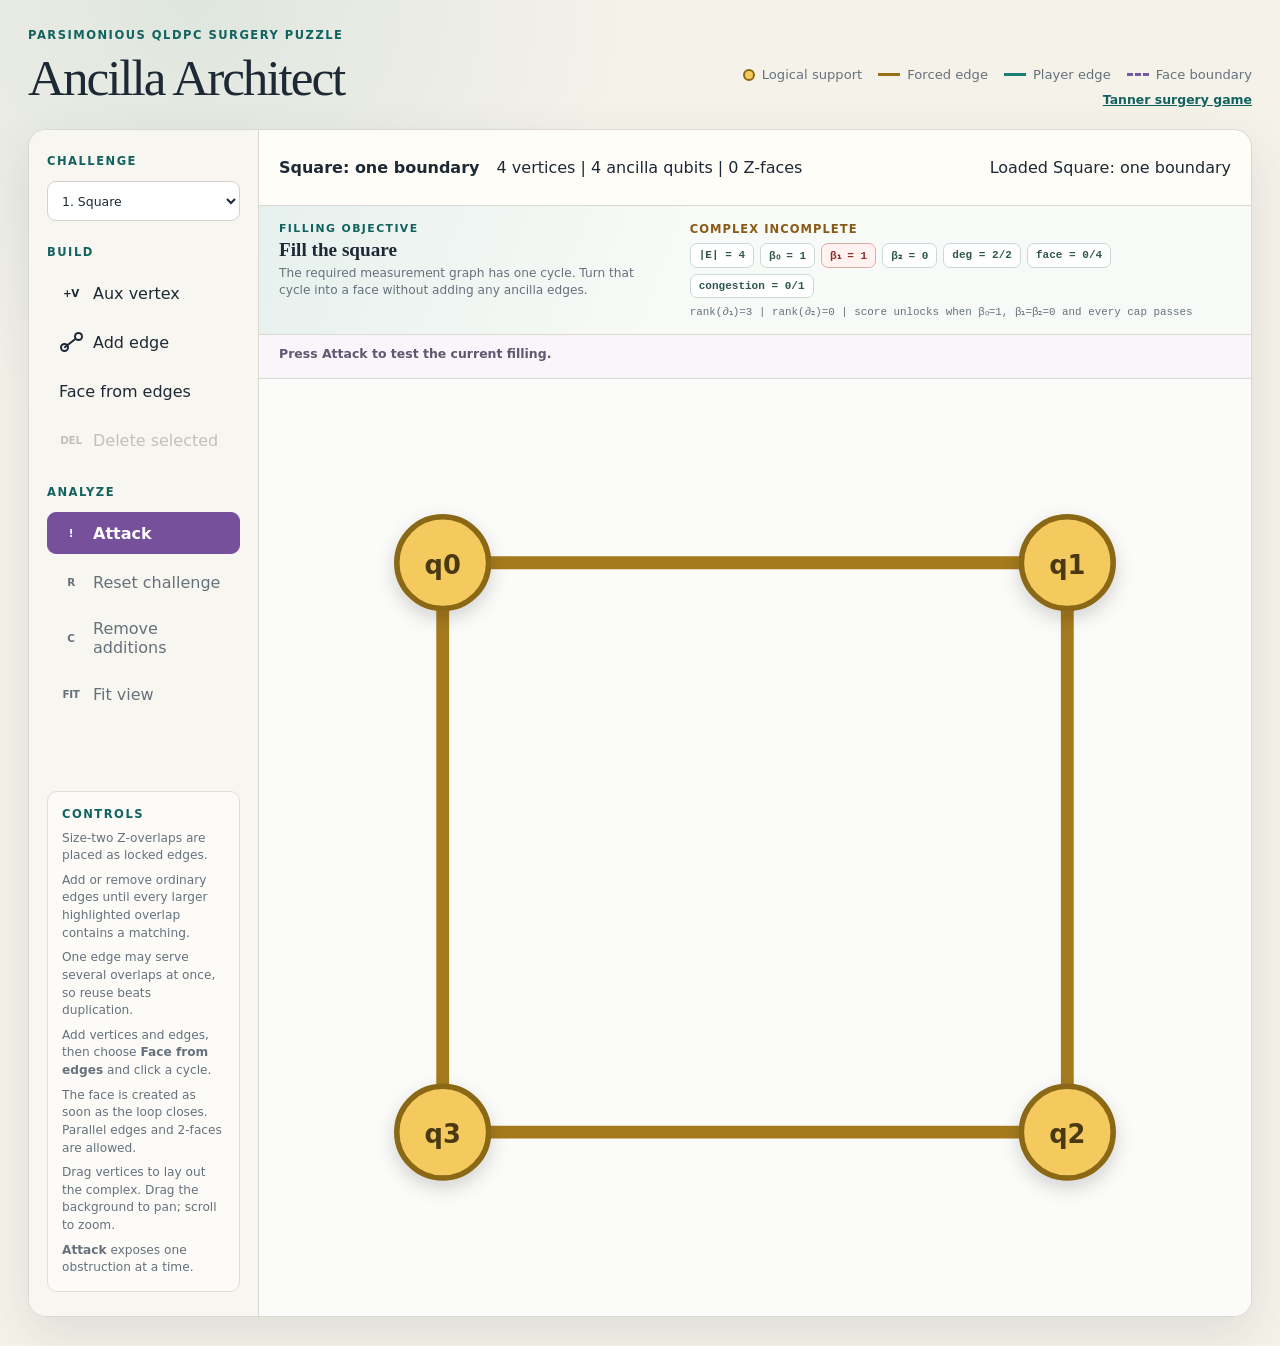
==== architect.html @ e48dac52 "Add Ancilla Architect, a cell-complex filling game next to the Tanner puzzle. Players match Z-overla" ====
<!doctype html>
<html lang="en">
  <head>
    <meta charset="UTF-8" />
    <meta name="viewport" content="width=device-width, initial-scale=1.0" />
    <meta
      name="description"
      content="Build low-density 2-complex fillings for quantum measurement graphs."
    />
    <title>Ancilla Architect</title>
    <link rel="stylesheet" href="styles.css?v=4" />
  </head>
  <body class="architect-page">
    <main class="app-shell">
      <header class="topbar">
        <div>
          <p class="eyebrow">Parsimonious qLDPC surgery puzzle</p>
          <h1>Ancilla Architect</h1>
        </div>
        <div class="architect-top-actions">
          <div class="legend" aria-label="Cell legend">
            <span><i class="legend-dot architect-measurement"></i>Logical support</span>
            <span><i class="legend-line required"></i>Forced edge</span>
            <span><i class="legend-line filling"></i>Player edge</span>
            <span><i class="legend-line face"></i>Face boundary</span>
          </div>
          <a class="game-link" href="index.html">Tanner surgery game</a>
        </div>
      </header>

      <section class="workspace architect-workspace">
        <aside class="toolbar" aria-label="Complex tools">
          <div class="tool-group">
            <label class="tool-label" for="architect-level-select">Challenge</label>
            <select class="level-select" id="architect-level-select">
              <option value="square">1. Square</option>
              <option value="triangles">2. Triangles only</option>
              <option value="cone-trap">3. Cone trap</option>
              <option value="theta">4. Theta congestion</option>
              <option value="pairing">5. Choose the pairing</option>
              <option value="ring">6. Twelve-qubit ring</option>
              <option value="random">7. Random triangulation</option>
            </select>
          </div>

          <div class="tool-group">
            <p class="tool-label">Build</p>
            <button class="tool-button" id="add-vertex-button">
              <span class="tool-symbol text-symbol">+V</span>
              Aux vertex
            </button>
            <button class="tool-button" id="add-edge-button">
              <span class="tool-symbol edge-symbol" aria-hidden="true"></span>
              Add edge
            </button>
            <button class="tool-button" id="add-face-button">
              <span class="tool-symbol text-symbol">∂F</span>
              Face from edges
            </button>
            <button class="tool-button danger" id="architect-delete-button">
              <span class="tool-symbol text-symbol">DEL</span>
              Delete selected
            </button>
          </div>

          <div class="tool-group">
            <p class="tool-label">Analyze</p>
            <button class="tool-button attack-button" id="attack-button">
              <span class="tool-symbol text-symbol">!</span>
              Attack
            </button>
            <button class="tool-button secondary" id="architect-reset-button">
              <span class="tool-symbol text-symbol">R</span>
              Reset challenge
            </button>
            <button class="tool-button secondary" id="architect-clear-button">
              <span class="tool-symbol text-symbol">C</span>
              Remove additions
            </button>
            <button class="tool-button secondary" id="architect-fit-button">
              <span class="tool-symbol text-symbol">FIT</span>
              Fit view
            </button>
          </div>

          <div class="pairing-panel" id="pairing-panel" hidden>
            <p class="tool-label">Z-check pairings</p>
            <div id="pairing-controls"></div>
          </div>

          <div class="instructions">
            <p class="tool-label">Controls</p>
            <p>Size-two Z-overlaps are placed as locked edges.</p>
            <p>Add or remove ordinary edges until every larger highlighted overlap contains a matching.</p>
            <p>One edge may serve several overlaps at once, so reuse beats duplication.</p>
            <p>Add vertices and edges, then choose <strong>Face from edges</strong> and click a cycle.</p>
            <p>The face is created as soon as the loop closes. Parallel edges and 2-faces are allowed.</p>
            <p>Drag vertices to lay out the complex. Drag the background to pan; scroll to zoom.</p>
            <p><strong>Attack</strong> exposes one obstruction at a time.</p>
          </div>
        </aside>

        <div class="canvas-panel">
          <div class="canvas-header">
            <div>
              <strong id="architect-name">Loading challenge…</strong>
              <span id="architect-stats"></span>
            </div>
            <p id="architect-message" aria-live="polite">Loading…</p>
          </div>

          <section class="challenge-panel architect-challenge" aria-labelledby="architect-title">
            <div class="challenge-objective">
              <p class="challenge-kicker">Filling objective</p>
              <h2 id="architect-title">Kill every internal cycle</h2>
              <p id="architect-description"></p>
            </div>
            <div class="challenge-ledger" aria-live="polite">
              <div class="challenge-result" id="architect-result">Complex incomplete</div>
              <div class="architect-meters">
                <span id="meter-edges">|E| = 0</span>
                <span id="meter-b0">β₀ = ?</span>
                <span id="meter-b1">β₁ = ?</span>
                <span id="meter-b2">β₂ = ?</span>
                <span id="meter-degree">deg = ?</span>
                <span id="meter-face">face = ?</span>
                <span id="meter-congestion">congestion = ?</span>
              </div>
              <p class="algebra-ledger" id="architect-ledger"></p>
            </div>
          </section>

          <div class="attack-bar" id="attack-bar" aria-live="polite">
            Press Attack to test the current filling.
          </div>

          <svg
            id="architect-canvas"
            role="application"
            aria-label="Editable ancilla cell complex"
            viewBox="0 0 1000 680"
            preserveAspectRatio="xMidYMid meet"
          >
            <defs>
              <filter id="architect-shadow" x="-30%" y="-30%" width="160%" height="160%">
                <feDropShadow dx="0" dy="4" stdDeviation="5" flood-opacity="0.16" />
              </filter>
              <pattern id="architect-grid" width="32" height="32" patternUnits="userSpaceOnUse">
                <path d="M 32 0 L 0 0 0 32" fill="none" stroke="#dce3e8" stroke-width="1" />
              </pattern>
            </defs>
            <rect id="architect-background" class="canvas-background" fill="url(#architect-grid)" />
            <g id="architect-face-layer"></g>
            <g id="architect-edge-layer"></g>
            <g id="architect-node-layer"></g>
          </svg>
        </div>
      </section>
    </main>

    <script src="homology.js?v=5"></script>
    <script src="random-challenge.js?v=5"></script>
    <script src="architect.js?v=5"></script>
  </body>
</html>
---- styles.css ----
:root {
  color-scheme: light;
  --ink: #1d2935;
  --muted: #66717c;
  --paper: #f5f2ea;
  --panel: #fffdf8;
  --line: #d9d8d2;
  --accent: #1b7f79;
  --accent-dark: #12635f;
  --data: #f4c95d;
  --data-border: #8a6815;
  --data-soft: #fdf1d1;
  --x: #dc675b;
  --x-border: #87342d;
  --x-soft: #f8d6d1;
  --z: #4f7cac;
  --z-border: #274d73;
  --z-soft: #d3e1ee;
  --danger: #b33c35;
  --conflict: #c22a8f;
  --conflict-dark: #8d1a66;
  --conflict-soft: #fbe8f4;
}

* {
  box-sizing: border-box;
}

body {
  margin: 0;
  min-width: 320px;
  min-height: 100vh;
  color: var(--ink);
  background:
    radial-gradient(circle at 15% 0%, rgba(27, 127, 121, 0.1), transparent 28rem),
    var(--paper);
  font-family: Inter, ui-sans-serif, system-ui, -apple-system, BlinkMacSystemFont, "Segoe UI",
    sans-serif;
}

button {
  font: inherit;
}

.app-shell {
  display: flex;
  flex-direction: column;
  min-height: 100vh;
  padding: 28px;
}

.topbar {
  display: flex;
  align-items: flex-end;
  justify-content: space-between;
  gap: 28px;
  max-width: 1500px;
  width: 100%;
  margin: 0 auto 22px;
}

.eyebrow,
.tool-label {
  margin: 0 0 6px;
  color: var(--accent-dark);
  font-size: 0.72rem;
  font-weight: 800;
  letter-spacing: 0.13em;
  text-transform: uppercase;
}

h1 {
  margin: 0;
  font-family: Georgia, "Times New Roman", serif;
  font-size: clamp(2rem, 4vw, 3.4rem);
  font-weight: 500;
  letter-spacing: -0.04em;
}

.legend {
  display: flex;
  flex-wrap: wrap;
  justify-content: flex-end;
  gap: 16px;
  color: var(--muted);
  font-size: 0.82rem;
}

.legend span {
  display: flex;
  align-items: center;
  gap: 7px;
}

.legend-dot {
  display: inline-block;
  width: 12px;
  height: 12px;
  border: 2px solid;
}

.legend-dot.data {
  border-color: var(--data-border);
  border-radius: 50%;
  background: var(--data);
}

.legend-dot.x-check {
  border-color: var(--x-border);
  background: var(--x);
}

.legend-dot.z-check {
  border-color: var(--z-border);
  background: var(--z);
}

.legend-dot.original {
  border-color: #6f7c86;
  background: #b9c2c9;
}

.legend-dot.added {
  border-color: var(--accent);
  border-style: dashed;
  background: #e2efee;
}

.workspace {
  display: grid;
  grid-template-columns: 210px minmax(0, 1fr);
  flex: 1;
  min-height: 640px;
  max-width: 1500px;
  width: 100%;
  margin: 0 auto;
  overflow: hidden;
  border: 1px solid var(--line);
  border-radius: 18px;
  background: var(--panel);
  box-shadow: 0 18px 50px rgba(46, 57, 65, 0.11);
}

.toolbar {
  display: flex;
  flex-direction: column;
  gap: 24px;
  padding: 24px 18px;
  border-right: 1px solid var(--line);
  background: #f8f6f0;
}

.tool-group {
  display: grid;
  gap: 7px;
}

.level-select {
  width: 100%;
  min-height: 40px;
  padding: 7px 30px 7px 10px;
  color: var(--ink);
  border: 1px solid #d4d2cb;
  border-radius: 9px;
  outline: none;
  background: #fff;
  cursor: pointer;
  font: inherit;
  font-size: 0.78rem;
}

.level-select:focus {
  border-color: var(--accent);
  box-shadow: 0 0 0 3px rgba(27, 127, 121, 0.14);
}

.tool-button {
  display: flex;
  align-items: center;
  gap: 10px;
  width: 100%;
  min-height: 42px;
  padding: 8px 11px;
  color: var(--ink);
  border: 1px solid transparent;
  border-radius: 9px;
  background: transparent;
  cursor: pointer;
  text-align: left;
}

.tool-button:hover {
  border-color: #d4d2cb;
  background: #fff;
}

.tool-button.active {
  color: #fff;
  border-color: var(--accent-dark);
  background: var(--accent);
}

.tool-button.danger {
  color: var(--danger);
}

.tool-button.secondary {
  color: var(--muted);
}

.tool-button:disabled {
  color: #a8a49b;
  cursor: not-allowed;
  opacity: 0.65;
}

.tool-button:disabled:hover {
  border-color: transparent;
  background: transparent;
}

.tool-icon {
  display: grid;
  place-items: center;
  width: 24px;
  height: 24px;
  flex: 0 0 24px;
  color: #fff;
  font-size: 0.7rem;
  font-weight: 800;
  border: 2px solid;
}

.circle-icon {
  border-color: var(--data-border);
  border-radius: 50%;
  background: var(--data);
}

.add-x .square-icon {
  border-color: var(--x-border);
  background: var(--x);
}

.add-z .square-icon {
  border-color: var(--z-border);
  background: var(--z);
}

.tool-symbol {
  display: inline-grid;
  place-items: center;
  width: 24px;
  flex: 0 0 24px;
  line-height: 1;
}

.text-symbol {
  font-size: 0.65rem;
  font-weight: 850;
  letter-spacing: -0.03em;
}

.edge-symbol {
  position: relative;
  height: 24px;
}

.edge-symbol::before {
  position: absolute;
  width: 19px;
  height: 2px;
  border-radius: 2px;
  background: currentColor;
  content: "";
  transform: rotate(-38deg);
}

.edge-symbol::after {
  width: 5px;
  height: 5px;
  border: 2px solid currentColor;
  border-radius: 50%;
  content: "";
  box-shadow: 14px -11px 0 -2px #f8f6f0, 14px -11px 0 0 currentColor;
  transform: translate(-7px, 5px);
}

.instructions {
  margin-top: auto;
  padding: 14px;
  border: 1px solid #dfddd5;
  border-radius: 10px;
  color: var(--muted);
  background: rgba(255, 255, 255, 0.58);
  font-size: 0.76rem;
  line-height: 1.45;
}

.instructions p {
  margin: 0 0 7px;
}

.instructions p:last-child {
  margin-bottom: 0;
}

.canvas-panel {
  display: flex;
  flex-direction: column;
  min-width: 0;
}

.canvas-header {
  display: flex;
  align-items: center;
  justify-content: space-between;
  gap: 20px;
  min-height: 58px;
  padding: 12px 20px;
  border-bottom: 1px solid var(--line);
}

.canvas-header strong {
  margin-right: 12px;
}

.challenge-panel {
  display: grid;
  grid-template-columns: minmax(250px, 0.9fr) minmax(420px, 1.35fr);
  gap: 24px;
  padding: 16px 20px;
  border-bottom: 1px solid var(--line);
  background:
    linear-gradient(110deg, rgba(27, 127, 121, 0.08), transparent 42%),
    #f8faf7;
}

.challenge-kicker {
  margin: 0 0 4px;
  color: var(--accent-dark);
  font-size: 0.68rem;
  font-weight: 850;
  letter-spacing: 0.13em;
  text-transform: uppercase;
}

.challenge-objective h2 {
  margin: 0 0 4px;
  font-family: Georgia, "Times New Roman", serif;
  font-size: 1.2rem;
  font-weight: 550;
}

.challenge-objective p:last-child {
  margin: 0;
  color: var(--muted);
  font-size: 0.76rem;
  line-height: 1.4;
}

.operator {
  color: var(--accent-dark);
  white-space: nowrap;
}

.challenge-ledger {
  align-self: center;
}

.challenge-result {
  margin-bottom: 7px;
  color: #8a5b18;
  font-size: 0.72rem;
  font-weight: 850;
  letter-spacing: 0.09em;
  text-transform: uppercase;
}

.challenge-result.complete {
  color: #167347;
}

.ledger-items {
  display: flex;
  flex-wrap: wrap;
  gap: 7px;
}

.ledger-item {
  display: inline-flex;
  align-items: center;
  gap: 6px;
  padding: 5px 8px;
  border: 1px solid #dedbd1;
  border-radius: 7px;
  color: #7a7469;
  background: #fffdf9;
  font-size: 0.71rem;
  font-weight: 700;
}

.ledger-item::before {
  display: inline-grid;
  place-items: center;
  width: 15px;
  height: 15px;
  border-radius: 50%;
  color: #fff;
  background: #b6afa3;
  content: "?";
  font-size: 0.63rem;
}

.ledger-item.passed {
  color: #12613e;
  border-color: #9ac9ae;
  background: #eef8f1;
}

.ledger-item.passed::before {
  background: #238658;
  content: "OK";
  font-size: 0.42rem;
  font-weight: 900;
}

.algebra-ledger {
  margin: 7px 0 0;
  color: var(--muted);
  font-family: ui-monospace, SFMono-Regular, Menlo, Consolas, monospace;
  font-size: 0.68rem;
}

.ldpc-score {
  display: flex;
  flex-wrap: wrap;
  gap: 5px;
  margin-top: 8px;
  font-family: ui-monospace, SFMono-Regular, Menlo, Consolas, monospace;
  font-size: 0.68rem;
}

.ldpc-score span {
  padding: 4px 7px;
  border: 1px solid #cbd8d3;
  border-radius: 6px;
  color: #315750;
  background: #f4faf7;
}

.ldpc-score .ldpc-score-label {
  border-color: var(--accent-dark);
  color: #fff;
  background: var(--accent-dark);
  font-family: inherit;
  font-weight: 800;
  text-transform: uppercase;
}

.optimization-note {
  margin: 5px 0 0;
  color: var(--muted);
  font-size: 0.66rem;
}

#graph-stats,
#mode-message {
  color: var(--muted);
  font-size: 0.8rem;
}

#mode-message {
  margin: 0;
}

.conflict-bar {
  display: flex;
  align-items: center;
  gap: 12px;
  min-height: 42px;
  padding: 7px 20px;
  border-bottom: 1px solid var(--line);
  background: #fbfaf6;
}

.conflict-title {
  color: var(--muted);
  font-size: 0.76rem;
  font-weight: 750;
  letter-spacing: 0.04em;
  text-transform: uppercase;
  white-space: nowrap;
}

.conflict-title.has-conflicts {
  color: var(--conflict-dark);
}

.conflict-chips {
  display: flex;
  flex-wrap: wrap;
  gap: 6px;
}

.conflict-chip {
  padding: 4px 10px;
  color: var(--conflict-dark);
  border: 1px solid var(--conflict);
  border-radius: 999px;
  background: var(--conflict-soft);
  cursor: pointer;
  font-size: 0.75rem;
  font-weight: 700;
}

.conflict-chip:hover {
  background: #f6d5ea;
}

.conflict-chip.active {
  color: #fff;
  background: var(--conflict);
}

#graph-canvas {
  display: block;
  flex: 1;
  width: 100%;
  min-height: 580px;
  background: #fbfcfa;
  touch-action: none;
  user-select: none;
}

.canvas-background {
  fill: url("#grid");
  cursor: grab;
}

.edge {
  stroke: #98a3ab;
  stroke-width: 3;
  cursor: pointer;
  transition:
    stroke 120ms ease,
    stroke-width 120ms ease;
}

.edge.added {
  stroke: var(--accent);
  stroke-dasharray: 9 6;
  stroke-linecap: round;
}

.edge:hover {
  stroke: var(--accent);
  stroke-width: 5;
}

.edge.selected {
  stroke: var(--accent-dark);
  stroke-width: 7;
}

.edge.overlap {
  stroke: var(--conflict);
  stroke-width: 6;
}

.pair-arc {
  fill: none;
  stroke: var(--conflict);
  stroke-dasharray: 2 8;
  stroke-linecap: round;
  stroke-width: 2;
  opacity: 0.5;
  pointer-events: none;
}

.pair-arc.active {
  stroke-width: 3;
  opacity: 0.9;
}

.pair-token {
  cursor: pointer;
}

.pair-token-shape {
  fill: var(--conflict-soft);
  stroke: var(--conflict);
  stroke-width: 3;
}

.pair-token:hover .pair-token-shape,
.pair-token.active .pair-token-shape {
  fill: var(--conflict);
}

.pair-token-label {
  fill: var(--conflict-dark);
  font-size: 14px;
  font-weight: 800;
  pointer-events: none;
  text-anchor: middle;
  dominant-baseline: central;
}

.pair-token:hover .pair-token-label,
.pair-token.active .pair-token-label {
  fill: #fff;
}

.conflict-ring {
  fill: none;
  stroke: var(--conflict);
  stroke-dasharray: 5 5;
  stroke-width: 3;
  opacity: 0.75;
}

.conflict-ring.strong {
  stroke-dasharray: none;
  stroke-width: 5;
  opacity: 1;
}

#graph-canvas.inspecting .node:not(.focused) {
  opacity: 0.25;
}

#graph-canvas.inspecting .edge:not(.overlap) {
  opacity: 0.12;
}

#graph-canvas.inspecting .pair-arc:not(.active),
#graph-canvas.inspecting .pair-token:not(.active) {
  opacity: 0.25;
}

.node {
  cursor: grab;
}

.node.dragging {
  cursor: grabbing;
}

.node-shape {
  stroke-width: 3;
  filter: url("#node-shadow");
  transition:
    stroke-width 100ms ease,
    filter 100ms ease;
}

.node.data .node-shape {
  fill: var(--data);
  stroke: var(--data-border);
}

.node.x .node-shape {
  fill: var(--x);
  stroke: var(--x-border);
}

.node.z .node-shape {
  fill: var(--z);
  stroke: var(--z-border);
}

.target-ring {
  fill: none;
  stroke: var(--accent);
  stroke-dasharray: 3 5;
  stroke-width: 4;
  opacity: 0.9;
}

.node.target-measured .target-ring {
  stroke: #238658;
  stroke-dasharray: none;
  stroke-width: 6;
}

.node.targeted .node-name {
  fill: var(--accent-dark);
  font-weight: 850;
}

#graph-canvas.challenge-complete .node.targeted .node-shape {
  filter: url("#node-shadow");
}

.node.added .node-shape {
  stroke-dasharray: 7 5;
  stroke-linecap: round;
}

.node.added.data .node-shape {
  fill: var(--data-soft);
}

.node.added.x .node-shape {
  fill: var(--x-soft);
}

.node.added.z .node-shape {
  fill: var(--z-soft);
}

.node.added .node-label {
  fill: #2a3540;
}

.node.added .node-name {
  fill: var(--accent-dark);
  font-style: italic;
}

.node.selected .node-shape,
.node.connect-source .node-shape {
  stroke: var(--accent-dark);
  stroke-width: 7;
}

.node-label {
  fill: #fff;
  font-size: 16px;
  font-weight: 800;
  pointer-events: none;
  text-anchor: middle;
  dominant-baseline: central;
}

.node.data .node-label {
  fill: #4d3b0e;
}

.node-name {
  fill: #485661;
  font-size: 13px;
  font-weight: 650;
  pointer-events: none;
  text-anchor: middle;
}

@media (max-width: 900px) {
  .app-shell {
    padding: 16px;
  }

  .topbar {
    align-items: flex-start;
    flex-direction: column;
  }

  .legend {
    justify-content: flex-start;
  }

  .workspace {
    grid-template-columns: 180px minmax(0, 1fr);
  }

  .challenge-panel {
    grid-template-columns: 1fr;
    gap: 10px;
  }
}

@media (max-width: 700px) {
  .app-shell {
    padding: 12px;
  }

  .topbar {
    gap: 14px;
    margin-bottom: 14px;
  }

  h1 {
    font-size: 2.2rem;
  }

  .legend {
    gap: 10px;
    font-size: 0.74rem;
  }

  .workspace {
    display: flex;
    min-height: 0;
    flex-direction: column;
    overflow: visible;
  }

  .toolbar {
    display: grid;
    grid-template-columns: repeat(3, minmax(0, 1fr));
    gap: 8px;
    padding: 12px;
    border-right: 0;
    border-bottom: 1px solid var(--line);
  }

  .tool-group {
    align-content: start;
  }

  .tool-button {
    min-height: 36px;
    padding: 6px;
    font-size: 0.75rem;
  }

  .tool-icon,
  .tool-symbol {
    width: 20px;
    height: 20px;
    flex-basis: 20px;
  }

  .instructions {
    display: none;
  }

  .canvas-header {
    align-items: flex-start;
    min-height: 68px;
    flex-direction: column;
    gap: 4px;
    padding: 10px 12px;
  }

  .challenge-panel {
    padding: 12px;
  }

  #graph-canvas {
    min-height: 480px;
  }
}

/* Ancilla Architect is a sibling game with its own cell-complex vocabulary. */
.architect-top-actions {
  display: grid;
  justify-items: end;
  gap: 10px;
}

.game-link {
  color: var(--accent-dark);
  font-size: 0.78rem;
  font-weight: 750;
}

.legend-dot.architect-measurement {
  border-color: #8a6815;
  border-radius: 50%;
  background: var(--data);
}

.legend-line {
  display: inline-block;
  width: 22px;
  height: 0;
  border-top: 3px solid;
}

.legend-line.required {
  border-color: #9b7116;
}

.legend-line.filling {
  border-color: var(--accent);
}

.legend-line.face {
  border-color: #7556a8;
  border-top-style: dashed;
}

.architect-workspace {
  grid-template-columns: 230px minmax(0, 1fr);
}

.architect-challenge {
  grid-template-columns: minmax(260px, 1fr) minmax(500px, 1.4fr);
}

.architect-meters {
  display: flex;
  flex-wrap: wrap;
  gap: 6px;
}

.architect-meters span {
  padding: 5px 8px;
  border: 1px solid #cbd8d3;
  border-radius: 7px;
  color: #315750;
  background: #fff;
  font-family: ui-monospace, SFMono-Regular, Menlo, Consolas, monospace;
  font-size: 0.69rem;
  font-weight: 700;
}

.architect-meters span.over-cap {
  color: #8e2f2a;
  border-color: #dfaaa6;
  background: #fff2f0;
}

.attack-button {
  color: #fff;
  border-color: #76509a;
  background: #76509a;
  font-weight: 800;
}

.attack-button:hover {
  color: #fff;
  border-color: #5d3a7d;
  background: #5d3a7d;
}

.attack-bar {
  min-height: 44px;
  padding: 11px 20px;
  color: #5f5870;
  border-bottom: 1px solid var(--line);
  background: #f8f5fb;
  font-size: 0.78rem;
  font-weight: 650;
}

.attack-bar.success {
  color: #12613e;
  background: #eef8f1;
}

.attack-bar.failure {
  color: #7d315d;
  background: #fff1f8;
}

.pairing-panel {
  display: grid;
  gap: 8px;
  padding: 12px;
  border: 1px solid #ded5c5;
  border-radius: 10px;
  background: #fffaf0;
}

.pairing-panel[hidden] {
  display: none;
}

.pairing-control {
  display: grid;
  gap: 5px;
}

.pairing-control strong {
  color: #6a5430;
  font-size: 0.72rem;
  font-weight: 800;
}

.pairing-status {
  color: #756b5b;
  font-size: 0.68rem;
}

.pairing-status.complete {
  color: #167347;
  font-weight: 800;
}

.pairing-status.incomplete {
  color: #9a4f2d;
  font-weight: 750;
}

.pairing-action,
.pairing-clear {
  width: 100%;
  padding: 6px;
  border: 1px solid #d3c5ab;
  border-radius: 7px;
  background: #fff;
  cursor: pointer;
  font-size: 0.69rem;
}

.pairing-action.active {
  color: #fff;
  border-color: #76509a;
  background: #76509a;
}

.pairing-clear {
  color: var(--danger);
}

.pairing-clear:disabled {
  color: #aaa39a;
  cursor: not-allowed;
}

#architect-canvas {
  display: block;
  flex: 1;
  width: 100%;
  min-height: 580px;
  background: #fbfcfa;
  touch-action: none;
  user-select: none;
}

.architect-edge {
  fill: none;
  stroke-linecap: round;
  cursor: pointer;
}

.architect-edge.measurement-required {
  stroke: #a57a1d;
  stroke-width: 7;
}

.architect-edge.edge,
.architect-edge.filling {
  stroke: var(--accent);
  stroke-width: 5;
}

.architect-edge:hover,
.architect-edge.selected {
  stroke: #6e3e96;
  stroke-width: 9;
}

.architect-edge.face-pick {
  stroke: #76509a;
  stroke-width: 9;
}

.architect-edge.witness {
  stroke: var(--conflict);
  stroke-width: 10;
}

.architect-face-trace {
  fill: none;
  stroke: #76509a;
  stroke-width: 12;
  stroke-linecap: round;
  opacity: 0.18;
  pointer-events: none;
}

.architect-face-trace.selected {
  stroke-width: 18;
  opacity: 0.32;
}

.architect-face-label {
  fill: #61417f;
  font-size: 13px;
  font-weight: 850;
  cursor: pointer;
  text-anchor: middle;
}

.architect-node {
  cursor: grab;
}

.architect-node.dragging {
  cursor: grabbing;
}

.architect-node-shape {
  stroke-width: 3;
  filter: url("#architect-shadow");
}

.architect-node.measurement .architect-node-shape {
  fill: var(--data);
  stroke: var(--data-border);
}

.architect-node.auxiliary .architect-node-shape {
  fill: #d8eeeb;
  stroke: var(--accent-dark);
  stroke-dasharray: 7 5;
}

.architect-node.selected .architect-node-shape,
.architect-node.connect-source .architect-node-shape {
  stroke: #6e3e96;
  stroke-width: 7;
}

.architect-node.witness .architect-node-shape {
  stroke: var(--conflict);
  stroke-width: 8;
}

.pairing-overlap-ring {
  fill: none;
  stroke: #d28b25;
  stroke-width: 3;
  stroke-dasharray: 3 5;
  opacity: 0.75;
  pointer-events: none;
}

.architect-node.pairing-active .pairing-overlap-ring {
  stroke: #76509a;
  stroke-width: 5;
  stroke-dasharray: none;
  opacity: 1;
}

.architect-node.pairing-done .pairing-overlap-ring {
  stroke: #238658;
}

.architect-node.pairing-source .pairing-overlap-ring {
  stroke: var(--conflict);
  stroke-width: 7;
}

.architect-node-label {
  fill: #493a14;
  font-size: 14px;
  font-weight: 850;
  pointer-events: none;
  text-anchor: middle;
  dominant-baseline: central;
}

.architect-node.auxiliary .architect-node-label {
  fill: var(--accent-dark);
}

@media (max-width: 900px) {
  .architect-challenge {
    grid-template-columns: 1fr;
  }
}

@media (max-width: 700px) {
  .architect-top-actions {
    justify-items: start;
  }

  .architect-workspace {
    display: flex;
  }

  #architect-canvas {
    min-height: 480px;
  }
}
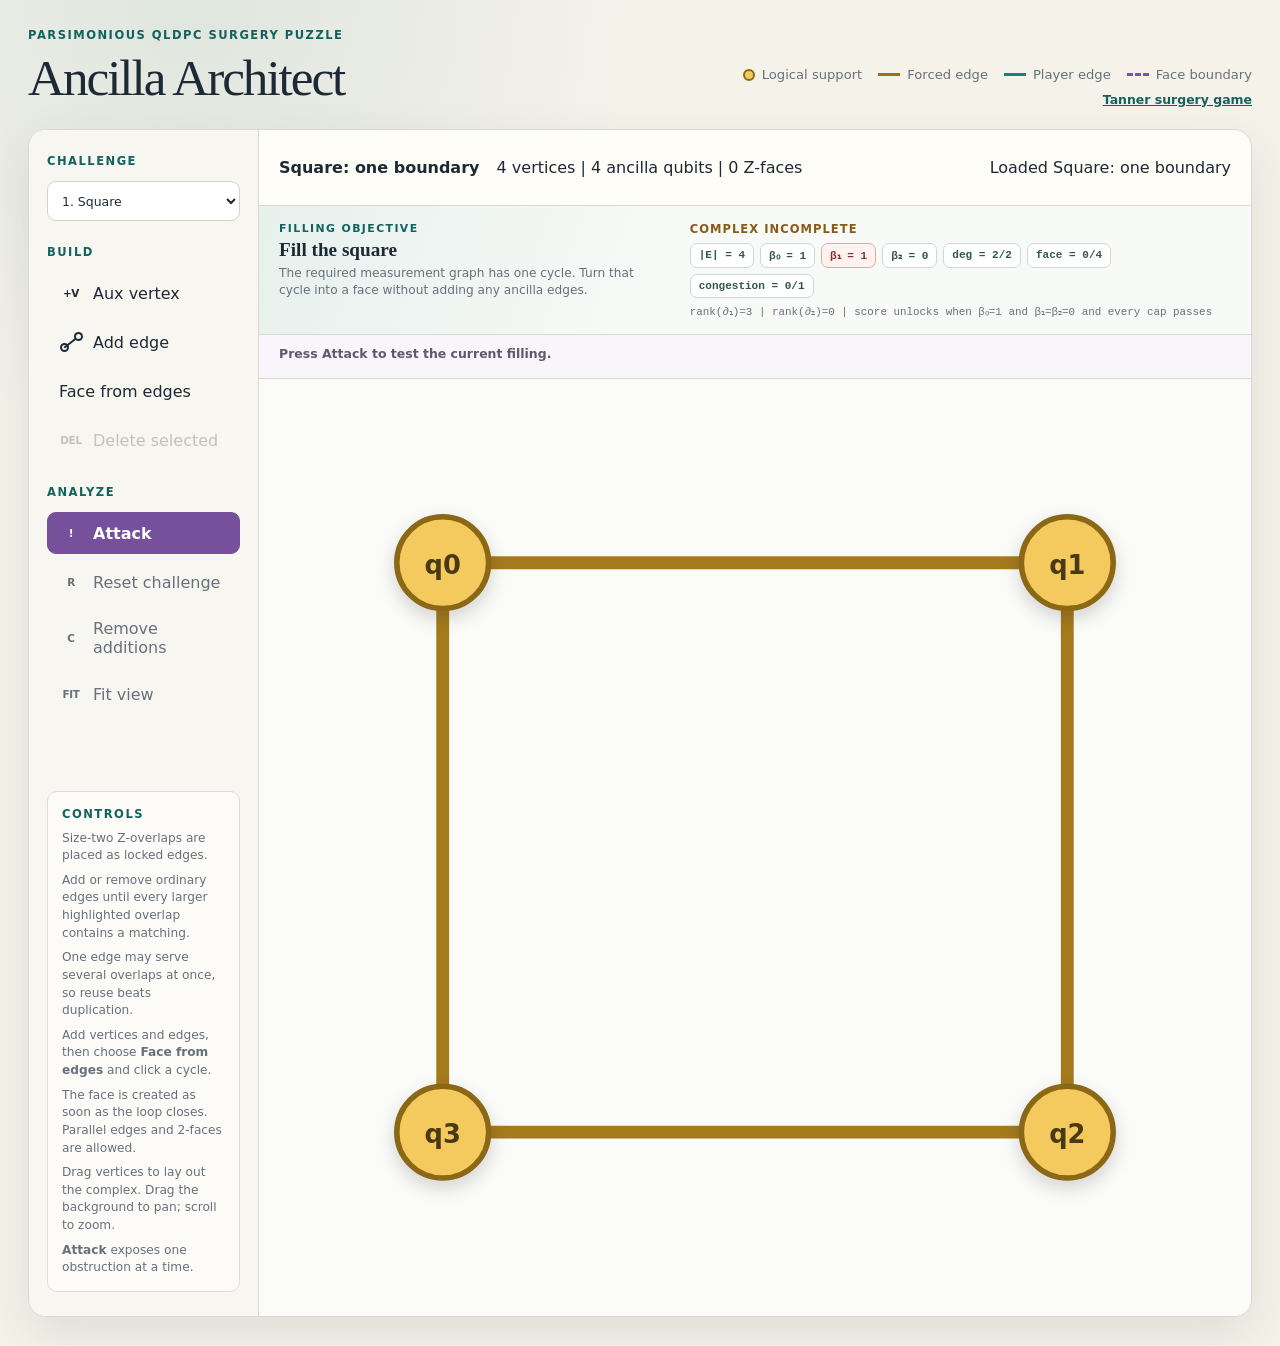
==== commit e267380c: "Replace the random level with a genuine construction puzzle. Level 7 now plants random Z-check overl" ====
--- a/architect.html
+++ b/architect.html
@@ -39,7 +39,7 @@
               <option value="theta">4. Theta congestion</option>
               <option value="pairing">5. Choose the pairing</option>
               <option value="ring">6. Twelve-qubit ring</option>
-              <option value="random">7. Random triangulation</option>
+              <option value="random">7. Random construction</option>
             </select>
           </div>
 
@@ -158,8 +158,8 @@
       </section>
     </main>
 
-    <script src="homology.js?v=5"></script>
-    <script src="random-challenge.js?v=5"></script>
-    <script src="architect.js?v=5"></script>
+    <script src="homology.js?v=6"></script>
+    <script src="random-challenge.js?v=6"></script>
+    <script src="architect.js?v=6"></script>
   </body>
 </html>
